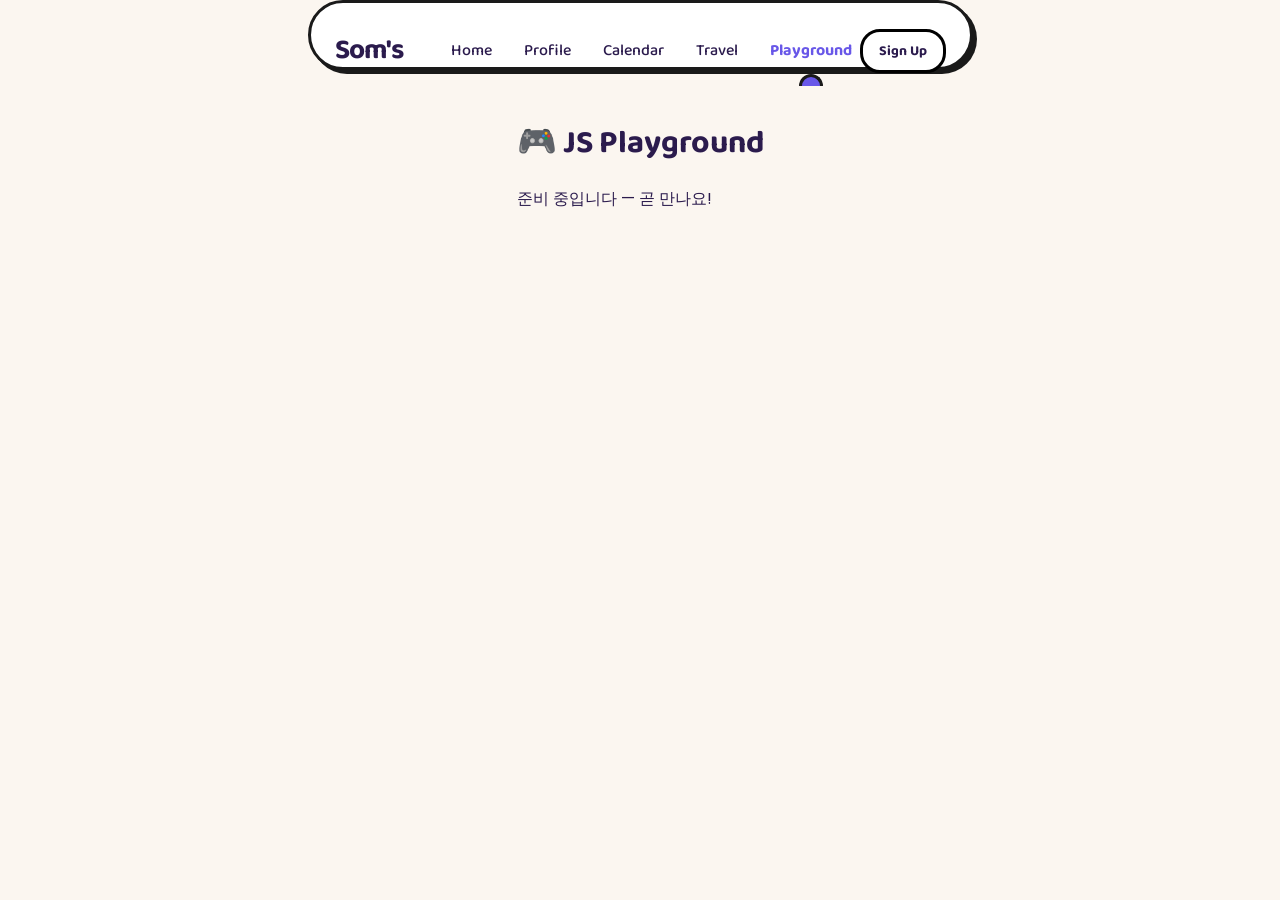
==== html/jsPlayground.html @ b92a950b "nab bar 모듈화" ====
<!DOCTYPE html>
<html lang="ko">
<head>
    <meta charset="UTF-8">
    <meta name="viewport" content="width=device-width, initial-scale=1.0">
    <title>JS Playground - Som's Universe</title>
    <link rel="stylesheet" href="../css/style.css">
</head>
<body>

    <header>
        <div id="nav-placeholder"></div>
    </header>

    <main>
        <h1>🎮 JS Playground</h1>
        <p>준비 중입니다 — 곧 만나요!</p>
    </main>

    <script src="../script/nav.js"></script>
</body>
</html>
---- css/style.css ----
/* ==========================================================================
   1. 최상단: 외부 리소스 및 다른 CSS 파일 임포트 (무조건 맨 위에 모아두어야 합니다!)
   ========================================================================== */
/* 폰트 불러오기 (Baloo 2 - 헤딩용 / Poppins - 본문용) */
@import url('https://fonts.googleapis.com/css2?family=Baloo+2:wght@500;700;800&family=Poppins:wght@400;500;600&display=swap');

/* 로컬 CSS 파일 불러오기 */
@import url('variables.css');
@import url('nav.css');
@import url('components.css');
@import url('layout.css');

/* ==========================================================================
   2. 전역 스타일 및 페이지별 개별 스타일 (임포트 아래에 작성)
   ========================================================================== */

/* ===== 기본 리셋 & 전역 스타일 ===== */
*, *::before, *::after {
  box-sizing: border-box;
}

body {
  margin: 0;
  min-height: 100vh;
  display: flex;
  flex-direction: column;
  font-family: var(--font-body);
  background: var(--color-bg-cream);
  color: var(--color-text);
  line-height: 1.6;
}

h1, h2, h3 {
  font-family: var(--font-heading);
  line-height: 1.3;
}

main {
  flex: 1 0 auto;
}

main, .container {
  max-width: 860px;
  margin: 0 auto;
  padding: var(--space-lg) var(--space-md);
}

hr {
  border: none;
  border-top: var(--border-width) solid var(--color-border);
  margin: var(--space-lg) 0;
}

a {
  color: var(--color-bg-purple);
  font-weight: 600;
}

/* ===== 헤더 & 네비게이션 (중복 방지를 위해 components.css와 연결 유지) ===== */
header {
  display: flex;
  justify-content: center;
}

header nav {
  display: flex;
  flex-wrap: wrap;
  align-items: center;
  gap: var(--space-sm);
  padding: var(--space-md);
  font-family: var(--font-heading);
}

header nav a {
  text-decoration: none;
  color: var(--color-text);
}

header nav a:hover {
  color: var(--color-bg-purple);
}

/* ===== 푸터 ===== */
footer {
  display: grid;
  grid-template-columns: minmax(200px, 1fr) 2fr;
  align-items: start;
  gap: var(--space-lg);
  max-width: 860px;
  margin: 0 auto;
  padding: var(--space-lg) var(--space-md);
  text-align: center;
  color: var(--color-text);
}

@media (max-width: 700px) {
  footer {
    grid-template-columns: 1fr;
  }
}

/* ===== 메인 페이지 (index.html) ===== */
.hero {
  text-align: center;
  padding: var(--space-xl) var(--space-md);
}

.hero h1 {
  font-size: clamp(48px, 8vw, 96px);
  color: var(--color-bg-purple);
  -webkit-text-stroke: 2px var(--color-border);
  margin-bottom: var(--space-md);
}

.hero p {
  max-width: 560px;
  margin: 0 auto var(--space-lg);
  font-size: 18px;
}

.hero-cta {
  background: var(--color-accent-pink);
  color: var(--color-border);
  text-decoration: none;
}

.btn-arrow {
  display: flex;
  align-items: center;
  justify-content: center;
  width: 28px;
  height: 28px;
  border-radius: var(--radius-pill);
  background: var(--color-white);
  border: var(--border-width) solid var(--color-border);
}

.portraits {
  padding: 0 var(--space-md) var(--space-xl);
}

.portrait-grid {
  display: grid;
  grid-template-columns: repeat(auto-fit, minmax(140px, 1fr));
  gap: var(--space-md);
  padding: 0;
  list-style: none;
}

.portrait-card {
  display: block;
  aspect-ratio: 1 / 1;
  background: var(--color-accent-blue);
}

@media (max-width: 700px) {
  .portrait-grid {
    grid-template-columns: repeat(2, 1fr);
  }
}

/* ===== 프로필 페이지 (myProfile.html) ===== */
#intro figure img {
  border: var(--border-width) solid var(--color-border);
  border-radius: var(--radius-pill);
  box-shadow: var(--shadow-hard);
}

#favorites ul, #goals ol {
  background: white;
  border: var(--border-width) solid var(--color-border);
  border-radius: var(--radius-card);
  box-shadow: var(--shadow-hard);
  padding: var(--space-md) var(--space-lg);
}

#keywords dl {
  display: grid;
  gap: var(--space-md);
}

#keywords dt {
  display: inline-block;
  font-family: var(--font-heading);
  background: var(--color-accent-yellow);
  border: var(--border-width) solid var(--color-border);
  border-radius: var(--radius-pill);
  padding: var(--space-sm) var(--space-md);
  margin-bottom: var(--space-sm);
}

#keywords dd {
  margin: 0 0 var(--space-md) 0;
  padding-left: var(--space-md);
  border-left: var(--border-width) solid var(--color-accent-blue);
}

/* ===== 여행 저널 페이지 (myTrip.html) ===== */
.audio-player, .video-container {
  background: white;
  border: var(--border-width) solid var(--color-border);
  border-radius: var(--radius-card);
  box-shadow: var(--shadow-hard);
  padding: var(--space-md);
  margin: var(--space-md) 0;
}

.video-container video {
  max-width: 100%;
  border-radius: var(--radius-card);
}

.trip-grid-container {
  display: grid;
  grid-template-columns: repeat(3, 1fr);
  gap: var(--space-md);
}

.trip-card {
  background: white;
  border: var(--border-width) solid var(--color-border);
  border-radius: var(--radius-card);
  box-shadow: var(--shadow-hard);
  padding: var(--space-md);
  margin: 0;
}

.trip-card img {
  width: 100%;
  height: 180px;
  object-fit: cover;
  border-radius: calc(var(--radius-card) - 6px);
}

@media (max-width: 700px) {
  .trip-grid-container {
    grid-template-columns: 1fr;
  }
}

/* ===== 회원가입 폼 (signUp.html / signUpResult.html) ===== */
fieldset {
  border: var(--border-width) solid var(--color-border);
  border-radius: var(--radius-card);
  box-shadow: var(--shadow-hard);
  background: white;
  padding: var(--space-md) var(--space-lg);
  margin: 0 0 var(--space-lg) 0;
}

legend {
  font-family: var(--font-heading);
  background: var(--color-accent-mint);
  border: var(--border-width) solid var(--color-border);
  border-radius: var(--radius-pill);
  padding: 4px var(--space-md);
}

input[type="text"], input[type="password"], input[type="date"], select, textarea {
  border: var(--border-width) solid var(--color-border);
  border-radius: 8px;
  padding: var(--space-sm);
  font-family: var(--font-body);
  width: 100%;
  max-width: 320px;
}

.btn-submit, .btn-reset {
  font-family: var(--font-heading);
  border: var(--border-width) solid var(--color-border);
  border-radius: var(--radius-pill);
  padding: var(--space-sm) var(--space-lg);
  box-shadow: var(--shadow-hard);
  cursor: pointer;
  transition: transform 0.1s;
}

.btn-submit {
  background: var(--color-accent-mint);
}

.btn-reset {
  background: white;
}

.btn-submit:active, .btn-reset:active {
  transform: translate(4px, 4px);
  box-shadow: 0 0 0 var(--color-border);
}

/* ===== 라이프 캘린더 페이지 (myCalendar.html) ===== */
.sr-only {
  position: absolute;
  width: 1px;
  height: 1px;
  padding: 0;
  margin: -1px;
  overflow: hidden;
  clip: rect(0, 0, 0, 0);
  white-space: nowrap;
  border: 0;
}

mark {
  background: var(--color-accent-yellow);
  padding: 0 4px;
  border-radius: 4px;
}

#calendar-controller {
  margin: var(--space-md) 0;
}

#calendar-controller .month-btn {
  background: white;
  margin: 0 4px 8px 0;
}

#schedule-table {
  width: 100%;
  border-collapse: collapse;
  background: white;
  border: var(--border-width) solid var(--color-border);
  border-radius: var(--radius-card);
  overflow: hidden;
  box-shadow: var(--shadow-hard);
}

#schedule-table th, #schedule-table td {
  padding: var(--space-sm) var(--space-md);
  border-bottom: 1px solid #ddd;
  text-align: left;
}

#schedule-table thead {
  background: var(--color-accent-blue);
  font-family: var(--font-heading);
}

#schedule-table tbody tr:last-child td {
  border-bottom: none;
}

#holiday-section section {
  background: white;
  border: var(--border-width) solid var(--color-border);
  border-radius: var(--radius-card);
  box-shadow: var(--shadow-hard);
  padding: var(--space-md) var(--space-lg);
  margin-bottom: var(--space-md);
}
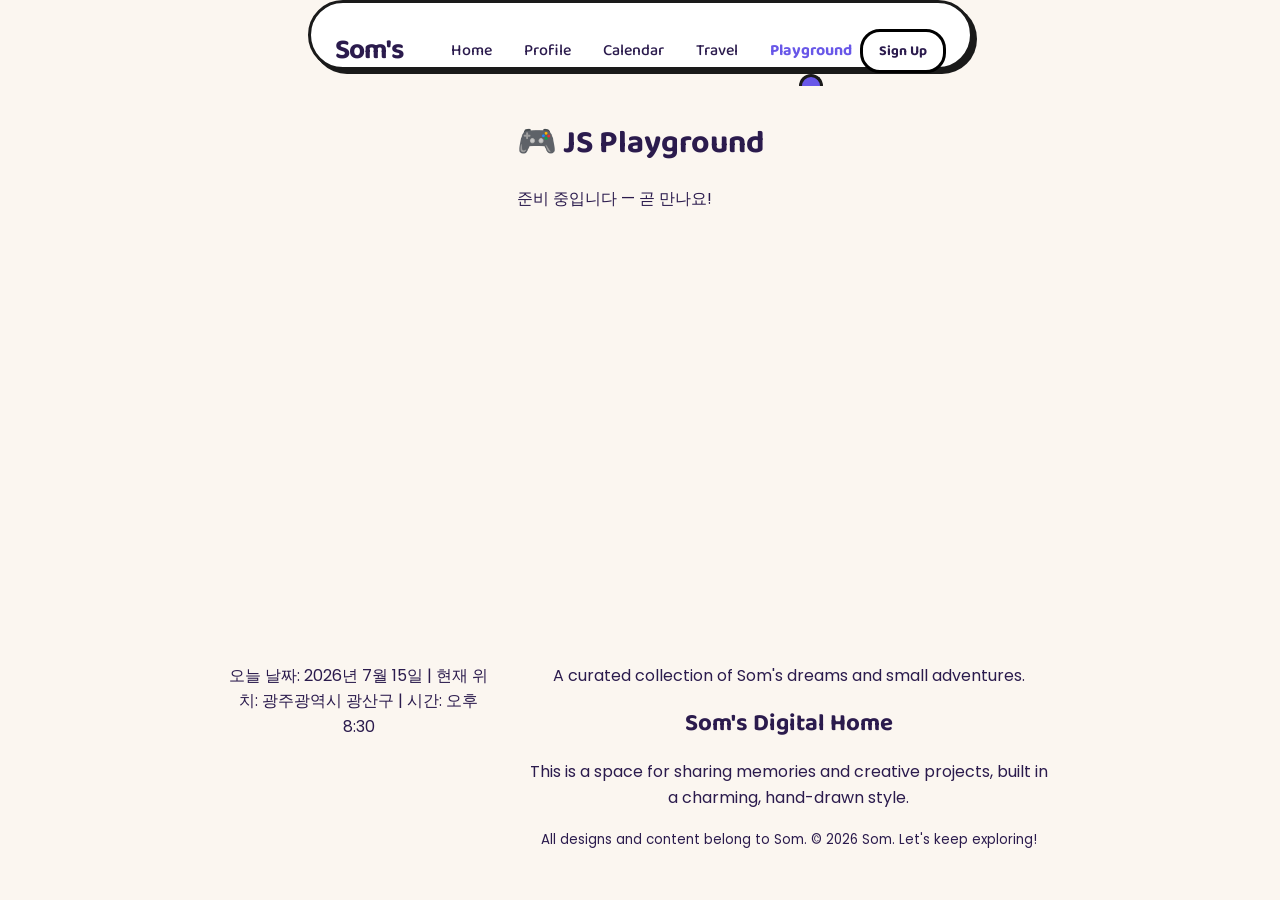
==== commit 39392901: "footer 모듈화" ====
--- a/html/jsPlayground.html
+++ b/html/jsPlayground.html
@@ -17,6 +17,9 @@
         <p>준비 중입니다 — 곧 만나요!</p>
     </main>
 
+    <div id="footer-placeholder"></div>
+
     <script src="../script/nav.js"></script>
+    <script src="../script/footer.js"></script>
 </body>
 </html>
--- a/css/style.css
+++ b/css/style.css
@@ -139,23 +139,101 @@
   padding: 0 var(--space-md) var(--space-xl);
 }
 
+.portrait-carousel {
+  display: flex;
+  align-items: center;
+  gap: var(--space-sm);
+}
+
 .portrait-grid {
-  display: grid;
-  grid-template-columns: repeat(auto-fit, minmax(140px, 1fr));
+  display: flex;
   gap: var(--space-md);
-  padding: 0;
+  padding: var(--space-sm) 0;
+  margin: 0;
   list-style: none;
+
+  position: relative;
+  overflow-x: auto;
+  scroll-snap-type: x mandatory;
+  scroll-behavior: smooth;
+  scrollbar-width: none;
+}
+
+.portrait-grid::-webkit-scrollbar {
+  display: none;
+}
+
+.portrait-grid > li {
+  flex: 0 0 clamp(140px, 22vw, 220px);
+  scroll-snap-align: start;
 }
 
 .portrait-card {
   display: block;
+  width: 100%;
   aspect-ratio: 1 / 1;
   background: var(--color-accent-blue);
 }
 
+.carousel-btn {
+  flex: 0 0 auto;
+  display: flex;
+  align-items: center;
+  justify-content: center;
+  width: 44px;
+  height: 44px;
+  border: var(--border-width) solid var(--color-border);
+  border-radius: var(--radius-pill);
+  background: var(--color-accent-yellow);
+  box-shadow: var(--shadow-hard);
+  font-family: var(--font-heading);
+  font-size: 1.2rem;
+  cursor: pointer;
+  transition: transform 0.1s;
+}
+
+/* .btn-pill:active 의 눌림 인터랙션 패턴 재사용 */
+.carousel-btn:active {
+  transform: translate(4px, 4px);
+  box-shadow: 0 0 0 var(--color-border);
+}
+
+.carousel-btn:disabled {
+  opacity: 0.4;
+  cursor: not-allowed;
+  box-shadow: none;
+  transform: none;
+}
+
+.carousel-dots {
+  display: flex;
+  justify-content: center;
+  gap: var(--space-sm);
+  margin-top: var(--space-sm);
+}
+
+.carousel-dot {
+  width: 12px;
+  height: 12px;
+  padding: 0;
+  border: var(--border-width) solid var(--color-border);
+  border-radius: 50%;
+  background: var(--color-white);
+  cursor: pointer;
+}
+
+.carousel-dot[aria-current="true"] {
+  background: var(--color-accent-pink);
+}
+
 @media (max-width: 700px) {
-  .portrait-grid {
-    grid-template-columns: repeat(2, 1fr);
+  .portrait-grid > li {
+    flex-basis: clamp(120px, 42vw, 180px);
+  }
+
+  .carousel-btn {
+    width: 36px;
+    height: 36px;
   }
 }
 
@@ -288,7 +366,7 @@
   box-shadow: 0 0 0 var(--color-border);
 }
 
-/* ===== 라이프 캘린더 페이지 (myCalendar.html) ===== */
+/* ===== 캘린더 공통 (myClass.html / myMonthlyClass.html / myHoliday.html) ===== */
 .sr-only {
   position: absolute;
   width: 1px;
@@ -307,45 +385,194 @@
   border-radius: 4px;
 }
 
-#calendar-controller {
+/* ===== 주별 시간표 (myClass.html) ===== */
+.week-nav {
+  display: flex;
+  align-items: center;
+  justify-content: center;
+  gap: var(--space-md);
   margin: var(--space-md) 0;
-}
-
-#calendar-controller .month-btn {
-  background: white;
-  margin: 0 4px 8px 0;
-}
-
-#schedule-table {
+  font-family: var(--font-heading);
+}
+
+.week-grid {
+  display: grid;
+  grid-template-columns: 56px repeat(6, 1fr);
+  grid-template-rows: auto repeat(20, 24px);
+  background: white;
+  border: var(--border-width) solid var(--color-border);
+  border-radius: var(--radius-card);
+  box-shadow: var(--shadow-hard);
+  overflow: hidden;
+  gap: 1px;
+  padding: 1px;
+}
+
+.week-grid__corner,
+.week-grid__day-header,
+.week-grid__hour {
+  background: var(--color-accent-blue);
+  font-family: var(--font-heading);
+  font-size: 0.8rem;
+  display: flex;
+  align-items: center;
+  justify-content: center;
+  text-align: center;
+  padding: var(--space-sm) 4px;
+}
+
+.week-grid__hour {
+  background: var(--color-bg-cream);
+  font-size: 0.75rem;
+}
+
+.week-grid__date {
+  display: block;
+  font-size: 0.7rem;
+  opacity: 0.8;
+}
+
+.time-block {
+  margin: 1px;
+  border: var(--border-width) solid var(--color-border);
+  border-radius: 8px;
+  background: var(--color-accent-mint);
+  padding: 4px 6px;
+  overflow: hidden;
+  font-size: 0.75rem;
+  line-height: 1.25;
+  display: flex;
+  flex-direction: column;
+  gap: 2px;
+}
+
+.time-block--holiday {
+  background: var(--color-accent-yellow);
+  font-weight: 700;
+  align-items: center;
+  justify-content: center;
+  text-align: center;
+}
+
+.time-block--unspecified {
+  background: repeating-linear-gradient(
+    45deg,
+    var(--color-accent-mint),
+    var(--color-accent-mint) 8px,
+    #fff 8px,
+    #fff 16px
+  );
+}
+
+.time-block__time {
+  font-weight: 700;
+}
+
+.time-block__teacher {
+  opacity: 0.75;
+}
+
+.time-block__hint {
+  font-size: 0.65rem;
+  color: #a33;
+}
+
+.week-grid__error {
+  display: flex;
+  align-items: center;
+  justify-content: center;
+  padding: var(--space-lg);
+  color: #a33;
+  font-weight: bold;
+  text-align: center;
+}
+
+/* ===== 월별 달력 (myMonthlyClass.html) ===== */
+.month-nav {
+  display: flex;
+  align-items: center;
+  justify-content: center;
+  gap: var(--space-md);
+  margin: var(--space-md) 0;
+  padding: 0;
+  list-style: none;
+  font-family: var(--font-heading);
+}
+
+#sched_tbl {
   width: 100%;
   border-collapse: collapse;
   background: white;
   border: var(--border-width) solid var(--color-border);
   border-radius: var(--radius-card);
+  box-shadow: var(--shadow-hard);
   overflow: hidden;
-  box-shadow: var(--shadow-hard);
-}
-
-#schedule-table th, #schedule-table td {
-  padding: var(--space-sm) var(--space-md);
-  border-bottom: 1px solid #ddd;
-  text-align: left;
-}
-
-#schedule-table thead {
+  table-layout: fixed;
+}
+
+#sched_tbl th, #sched_tbl td {
+  border: 1px solid #ddd;
+  padding: 4px;
+  text-align: center;
+  vertical-align: top;
+  height: 72px;
+}
+
+#sched_tbl thead {
   background: var(--color-accent-blue);
   font-family: var(--font-heading);
 }
 
-#schedule-table tbody tr:last-child td {
-  border-bottom: none;
-}
-
+#sched_tbl th.red, #sched_tbl td.cal-cell--sun {
+  color: #c0392b;
+}
+
+#sched_tbl th.blue, #sched_tbl td.cal-cell--sat {
+  color: #2b6cc4;
+}
+
+#sched_tbl td.pad {
+  background: var(--color-bg-cream);
+}
+
+.cal-day-cell {
+  width: 100%;
+  height: 100%;
+  border: none;
+  background: transparent;
+  cursor: pointer;
+  display: flex;
+  flex-direction: column;
+  align-items: center;
+  gap: 2px;
+  font-family: var(--font-body);
+  padding: 4px 2px;
+}
+
+.cal-day-cell:hover {
+  background: var(--color-accent-pink);
+  border-radius: 8px;
+}
+
+.cal-day-num {
+  font-weight: 700;
+}
+
+.cal-day-chip {
+  font-size: 0.65rem;
+  line-height: 1.2;
+  background: var(--color-accent-mint);
+  border-radius: 4px;
+  padding: 1px 4px;
+}
+
+.cal-day-chip--holiday {
+  background: var(--color-accent-yellow);
+  font-weight: 700;
+}
+
+/* ===== 휴일 일과 (myHoliday.html) ===== */
 #holiday-section section {
-  background: white;
-  border: var(--border-width) solid var(--color-border);
-  border-radius: var(--radius-card);
-  box-shadow: var(--shadow-hard);
   padding: var(--space-md) var(--space-lg);
   margin-bottom: var(--space-md);
 }
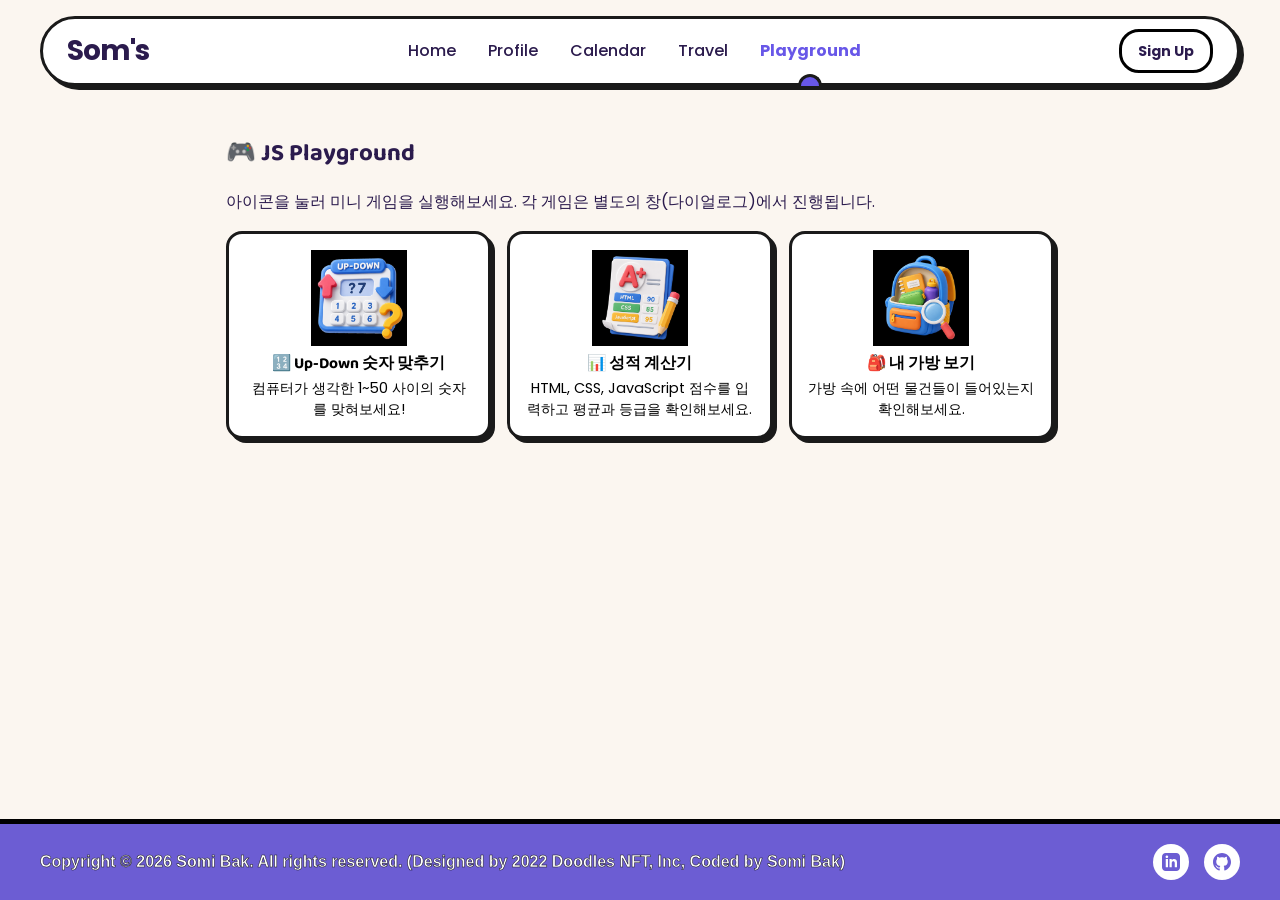
==== commit 2311c4d8: "jsplayground.html html 뼈대 추가" ====
--- a/html/jsPlayground.html
+++ b/html/jsPlayground.html
@@ -4,6 +4,7 @@
     <meta charset="UTF-8">
     <meta name="viewport" content="width=device-width, initial-scale=1.0">
     <title>JS Playground - Som's Universe</title>
+    <meta name="description" content="업다운 숫자 맞추기, 성적 계산기, 내 가방 보기 등 소미가 만든 미니 자바스크립트 게임을 직접 즐겨보세요.">
     <link rel="stylesheet" href="../css/style.css">
 </head>
 <body>
@@ -13,13 +14,100 @@
     </header>
 
     <main>
-        <h1>🎮 JS Playground</h1>
-        <p>준비 중입니다 — 곧 만나요!</p>
+
+        <section id="playground-intro" aria-labelledby="playground-title">
+            <h1 id="playground-title">🎮 JS Playground</h1>
+            <p>아이콘을 눌러 미니 게임을 실행해보세요. 각 게임은 별도의 창(다이얼로그)에서 진행됩니다.</p>
+        </section>
+
+        <section id="playground-grid-section" aria-label="미니 게임 목록">
+            <div class="playground-grid">
+
+                <button type="button" class="playground-card brutal-box" id="updown-trigger" aria-haspopup="dialog" aria-controls="updown-dialog">
+                    <img src="../media/numberGame_icon.png" alt="업다운 숫자 맞추기 게임 아이콘">
+                    <h3>🔢 Up-Down 숫자 맞추기</h3>
+                    <p>컴퓨터가 생각한 1~50 사이의 숫자를 맞혀보세요!</p>
+                </button>
+
+                <button type="button" class="playground-card brutal-box" id="grade-trigger" aria-haspopup="dialog" aria-controls="grade-dialog">
+                    <img src="../media/grade_icon.png" alt="성적 계산기 아이콘">
+                    <h3>📊 성적 계산기</h3>
+                    <p>HTML, CSS, JavaScript 점수를 입력하고 평균과 등급을 확인해보세요.</p>
+                </button>
+
+                <button type="button" class="playground-card brutal-box" id="bag-trigger" aria-haspopup="dialog" aria-controls="bag-dialog">
+                    <img src="../media/bag_icon.png" alt="내 가방 보기 아이콘">
+                    <h3>🎒 내 가방 보기</h3>
+                    <p>가방 속에 어떤 물건들이 들어있는지 확인해보세요.</p>
+                </button>
+
+            </div>
+        </section>
+
+        <!-- 업다운 숫자 맞추기 다이얼로그 -->
+        <dialog id="updown-dialog" aria-labelledby="updown-dialog-title">
+            <button type="button" class="dialog-close" aria-label="닫기">&times;</button>
+            <h2 id="updown-dialog-title">🔢 Up-Down 숫자 맞추기</h2>
+            <p>컴퓨터가 1~50 사이의 숫자 하나를 생각했습니다. 몇 번 만에 맞히는지 볼까요?</p>
+
+            <div class="playground-form-row">
+                <label for="updown-input">내 추측 (1~50)</label>
+                <input type="number" id="updown-input" min="1" max="50" inputmode="numeric">
+            </div>
+
+            <div class="dialog-actions">
+                <button type="button" class="btn-pill" id="updown-guess-btn">추측하기</button>
+                <button type="button" class="btn-pill playground-btn-secondary" id="updown-reset-btn">다시 시작</button>
+            </div>
+
+            <p id="updown-feedback" role="status" aria-live="polite"></p>
+        </dialog>
+
+        <!-- 성적 계산기 다이얼로그 -->
+        <dialog id="grade-dialog" aria-labelledby="grade-dialog-title">
+            <button type="button" class="dialog-close" aria-label="닫기">&times;</button>
+            <h2 id="grade-dialog-title">📊 성적 계산기</h2>
+            <p>3과목 점수를 입력하면 총점, 평균, 합격 여부, 등급을 알려드려요.</p>
+
+            <div class="playground-form-row">
+                <label for="grade-input-html">HTML 점수</label>
+                <input type="number" id="grade-input-html" min="0" max="100" inputmode="numeric">
+            </div>
+
+            <div class="playground-form-row">
+                <label for="grade-input-css">CSS 점수</label>
+                <input type="number" id="grade-input-css" min="0" max="100" inputmode="numeric">
+            </div>
+
+            <div class="playground-form-row">
+                <label for="grade-input-js">JavaScript 점수</label>
+                <input type="number" id="grade-input-js" min="0" max="100" inputmode="numeric">
+            </div>
+
+            <div class="dialog-actions">
+                <button type="button" class="btn-pill" id="grade-calc-btn">계산하기</button>
+            </div>
+
+            <p id="grade-result" role="status" aria-live="polite"></p>
+        </dialog>
+
+        <!-- 내 가방 보기 다이얼로그 -->
+        <dialog id="bag-dialog" aria-labelledby="bag-dialog-title">
+            <button type="button" class="dialog-close" aria-label="닫기">&times;</button>
+            <h2 id="bag-dialog-title">🎒 내 가방 보기</h2>
+            <p>지금 가방 속에 들어있는 물건들이에요.</p>
+
+            <dl id="bag-list"></dl>
+        </dialog>
+
     </main>
 
     <div id="footer-placeholder"></div>
 
     <script src="../script/nav.js"></script>
     <script src="../script/footer.js"></script>
+    <script src="../script/upDown.js"></script>
+    <script src="../script/grade.js"></script>
+    <script src="../script/bag.js"></script>
 </body>
 </html>
--- a/css/style.css
+++ b/css/style.css
@@ -2,7 +2,7 @@
    1. 최상단: 외부 리소스 및 다른 CSS 파일 임포트 (무조건 맨 위에 모아두어야 합니다!)
    ========================================================================== */
 /* 폰트 불러오기 (Baloo 2 - 헤딩용 / Poppins - 본문용) */
-@import url('https://fonts.googleapis.com/css2?family=Baloo+2:wght@500;700;800&family=Poppins:wght@400;500;600&display=swap');
+@import url('https://fonts.googleapis.com/css2?family=Baloo+2:wght@500;700;800&family=Poppins:wght@400;500;600;700&display=swap');
 
 /* 로컬 CSS 파일 불러오기 */
 @import url('variables.css');
@@ -56,48 +56,11 @@
   font-weight: 600;
 }
 
-/* ===== 헤더 & 네비게이션 (중복 방지를 위해 components.css와 연결 유지) ===== */
+/* ===== 헤더 & 네비게이션 (실제 스타일은 nav.css의 .navbar/.nav-placeholder가 담당) ===== */
 header {
-  display: flex;
-  justify-content: center;
-}
-
-header nav {
-  display: flex;
-  flex-wrap: wrap;
-  align-items: center;
-  gap: var(--space-sm);
-  padding: var(--space-md);
-  font-family: var(--font-heading);
-}
-
-header nav a {
-  text-decoration: none;
-  color: var(--color-text);
-}
-
-header nav a:hover {
-  color: var(--color-bg-purple);
-}
-
-/* ===== 푸터 ===== */
-footer {
-  display: grid;
-  grid-template-columns: minmax(200px, 1fr) 2fr;
-  align-items: start;
-  gap: var(--space-lg);
-  max-width: 860px;
-  margin: 0 auto;
-  padding: var(--space-lg) var(--space-md);
-  text-align: center;
-  color: var(--color-text);
-}
-
-@media (max-width: 700px) {
-  footer {
-    grid-template-columns: 1fr;
-  }
-}
+  padding: var(--space-md) var(--space-lg) 0;
+}
+
 
 /* ===== 메인 페이지 (index.html) ===== */
 .hero {
@@ -109,6 +72,7 @@
   font-size: clamp(48px, 8vw, 96px);
   color: var(--color-bg-purple);
   -webkit-text-stroke: 2px var(--color-border);
+  margin-top: 0;
   margin-bottom: var(--space-md);
 }
 
@@ -234,6 +198,49 @@
   .carousel-btn {
     width: 36px;
     height: 36px;
+  }
+}
+
+/* ===== 상태 표시바 마퀴 티커 (index.html) ===== */
+.status-bar {
+  overflow: hidden;
+  background: var(--color-accent-yellow);
+  border-top: var(--border-width) solid var(--color-border);
+  border-bottom: var(--border-width) solid var(--color-border);
+  padding: var(--space-sm) 0;
+}
+
+.marquee-track {
+  display: inline-flex;
+  width: max-content;
+  animation: marquee-scroll 18s linear infinite;
+}
+
+.marquee-track p {
+  margin: 0;
+  padding: 0 var(--space-md);
+  color: var(--color-text);
+  font-family: var(--font-body);
+  font-weight: 700;
+  white-space: nowrap;
+}
+
+.marquee-separator {
+  margin: 0 var(--space-md);
+}
+
+@keyframes marquee-scroll {
+  from { transform: translateX(0); }
+  to   { transform: translateX(-50%); }
+}
+
+.status-bar:hover .marquee-track {
+  animation-play-state: paused;
+}
+
+@media (prefers-reduced-motion: reduce) {
+  .marquee-track {
+    animation: none;
   }
 }
 
@@ -575,4 +582,167 @@
 #holiday-section section {
   padding: var(--space-md) var(--space-lg);
   margin-bottom: var(--space-md);
+}
+
+/* ===== JS 플레이그라운드 (jsPlayground.html) ===== */
+.playground-grid {
+  display: grid;
+  grid-template-columns: repeat(3, 1fr);
+  gap: var(--space-md);
+}
+
+.playground-card {
+  cursor: pointer;
+  text-align: center;
+  font-family: var(--font-body);
+  padding: var(--space-md);
+  transition: transform 0.1s;
+}
+
+/* .btn-pill:active 의 눌림 인터랙션 패턴 재사용 */
+.playground-card:active {
+  transform: translate(4px, 4px);
+  box-shadow: 0 0 0 var(--color-border);
+}
+
+.playground-card img {
+  display: block;
+  width: 96px;
+  height: 96px;
+  object-fit: contain;
+  margin: 0 auto var(--space-sm);
+}
+
+.playground-card h3 {
+  margin: 0 0 4px;
+}
+
+.playground-card p {
+  margin: 0;
+  font-size: 0.9rem;
+}
+
+@media (max-width: 700px) {
+  .playground-grid {
+    grid-template-columns: 1fr;
+  }
+}
+
+/* 게임/계산기용 다이얼로그 공통 스타일 */
+dialog {
+  position: relative;
+  border: var(--border-width) solid var(--color-border);
+  border-radius: var(--radius-card);
+  box-shadow: var(--shadow-hard-lg);
+  padding: var(--space-lg);
+  width: min(90vw, 420px);
+  font-family: var(--font-body);
+  background: white;
+}
+
+dialog::backdrop {
+  background: rgba(0, 0, 0, 0.5);
+}
+
+dialog h2 {
+  margin-top: 0;
+  padding-right: var(--space-lg);
+}
+
+.dialog-close {
+  position: absolute;
+  top: var(--space-sm);
+  right: var(--space-sm);
+  width: 32px;
+  height: 32px;
+  display: flex;
+  align-items: center;
+  justify-content: center;
+  border: var(--border-width) solid var(--color-border);
+  border-radius: var(--radius-pill);
+  background: white;
+  box-shadow: var(--shadow-hard);
+  font-size: 1.1rem;
+  line-height: 1;
+  cursor: pointer;
+  transition: transform 0.1s;
+}
+
+.dialog-close:active {
+  transform: translate(2px, 2px);
+  box-shadow: 0 0 0 var(--color-border);
+}
+
+.playground-form-row {
+  display: flex;
+  flex-direction: column;
+  gap: 4px;
+  margin-bottom: var(--space-sm);
+}
+
+.playground-form-row label {
+  font-family: var(--font-heading);
+  font-size: 0.9rem;
+}
+
+dialog input[type="number"] {
+  border: var(--border-width) solid var(--color-border);
+  border-radius: 8px;
+  padding: var(--space-sm);
+  font-family: var(--font-body);
+  width: 100%;
+}
+
+.dialog-actions {
+  display: flex;
+  flex-wrap: wrap;
+  gap: var(--space-sm);
+  margin: var(--space-md) 0;
+}
+
+.playground-btn-secondary {
+  background: white;
+}
+
+#updown-feedback,
+#grade-result {
+  min-height: 1.4em;
+  font-weight: 700;
+}
+
+#updown-feedback.is-hint {
+  color: #a33;
+}
+
+#updown-feedback.is-success,
+#grade-result.is-pass {
+  background: var(--color-accent-mint);
+  color: var(--color-text);
+  padding: var(--space-sm);
+  border-radius: 8px;
+}
+
+#grade-result.is-fail {
+  background: var(--color-accent-pink);
+  color: var(--color-text);
+  padding: var(--space-sm);
+  border-radius: 8px;
+}
+
+#bag-list {
+  margin: 0;
+}
+
+#bag-list dt {
+  display: inline-block;
+  font-family: var(--font-heading);
+  background: var(--color-accent-yellow);
+  border: var(--border-width) solid var(--color-border);
+  border-radius: var(--radius-pill);
+  padding: 4px var(--space-md);
+  margin-bottom: 4px;
+}
+
+#bag-list dd {
+  margin: 0 0 var(--space-sm) var(--space-md);
 }
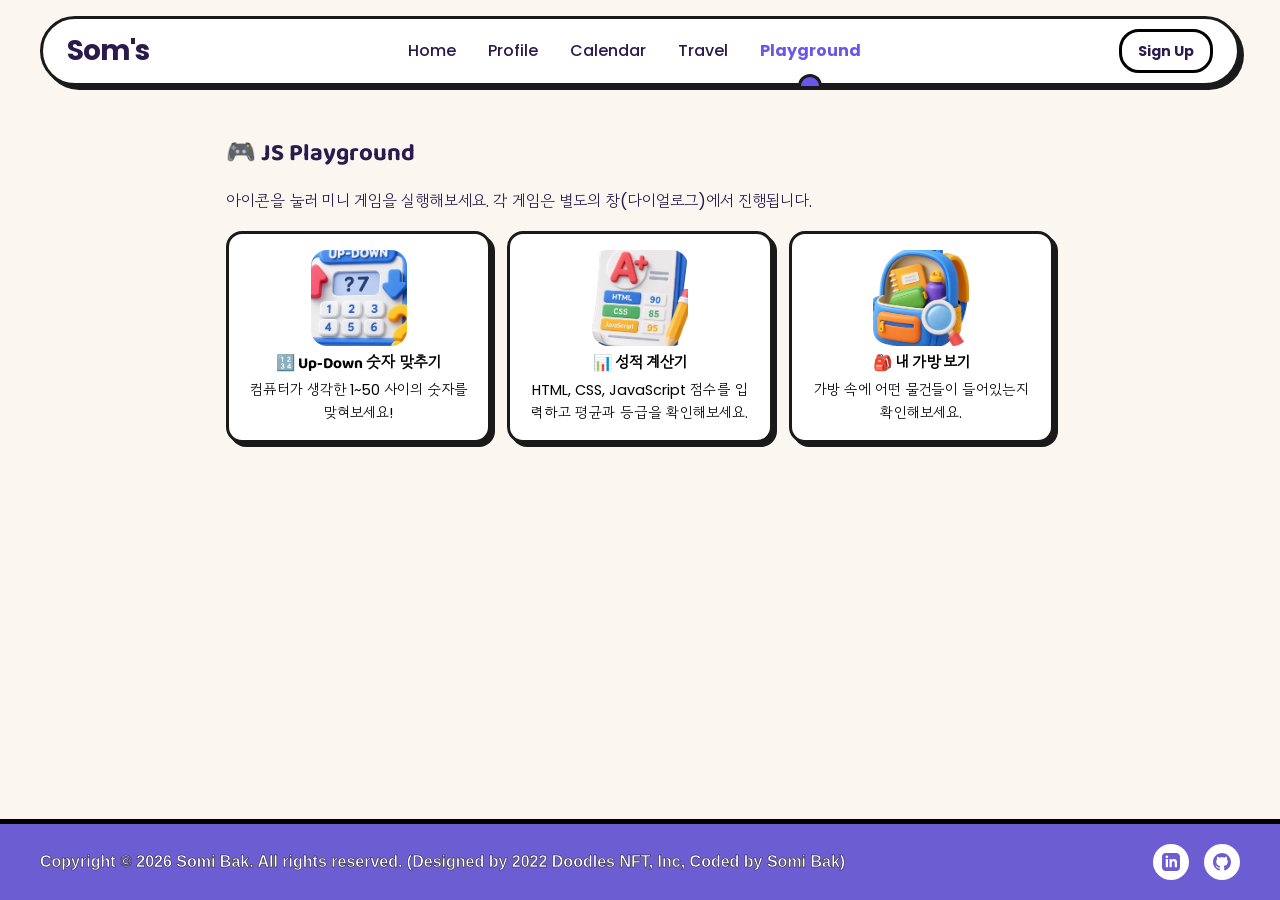
==== commit 639264d6: "design: 아이콘 여백 제거" ====
--- a/html/jsPlayground.html
+++ b/html/jsPlayground.html
@@ -24,19 +24,25 @@
             <div class="playground-grid">
 
                 <button type="button" class="playground-card brutal-box" id="updown-trigger" aria-haspopup="dialog" aria-controls="updown-dialog">
-                    <img src="../media/numberGame_icon.png" alt="업다운 숫자 맞추기 게임 아이콘">
+                    <div class="playground-icon">
+                        <img src="../media/numberGame_icon.png" alt="업다운 숫자 맞추기 게임 아이콘">
+                    </div>
                     <h3>🔢 Up-Down 숫자 맞추기</h3>
                     <p>컴퓨터가 생각한 1~50 사이의 숫자를 맞혀보세요!</p>
                 </button>
 
                 <button type="button" class="playground-card brutal-box" id="grade-trigger" aria-haspopup="dialog" aria-controls="grade-dialog">
-                    <img src="../media/grade_icon.png" alt="성적 계산기 아이콘">
+                    <div class="playground-icon">
+                        <img src="../media/grade_icon.png" alt="성적 계산기 아이콘">
+                    </div>
                     <h3>📊 성적 계산기</h3>
                     <p>HTML, CSS, JavaScript 점수를 입력하고 평균과 등급을 확인해보세요.</p>
                 </button>
 
                 <button type="button" class="playground-card brutal-box" id="bag-trigger" aria-haspopup="dialog" aria-controls="bag-dialog">
-                    <img src="../media/bag_icon.png" alt="내 가방 보기 아이콘">
+                    <div class="playground-icon">
+                        <img src="../media/bag_icon.png" alt="내 가방 보기 아이콘">
+                    </div>
                     <h3>🎒 내 가방 보기</h3>
                     <p>가방 속에 어떤 물건들이 들어있는지 확인해보세요.</p>
                 </button>
--- a/css/style.css
+++ b/css/style.css
@@ -3,6 +3,8 @@
    ========================================================================== */
 /* 폰트 불러오기 (Baloo 2 - 헤딩용 / Poppins - 본문용) */
 @import url('https://fonts.googleapis.com/css2?family=Baloo+2:wght@500;700;800&family=Poppins:wght@400;500;600;700&display=swap');
+@import url('https://fonts.googleapis.com/css2?family=Gowun+Dodum&display=swap');
+@import url('https://fonts.googleapis.com/css2?family=Noto+Sans+KR:wght@400;700&display=swap');
 
 /* 로컬 CSS 파일 불러오기 */
 @import url('variables.css');
@@ -37,6 +39,7 @@
 
 main {
   flex: 1 0 auto;
+  width: 100%;
 }
 
 main, .container {
@@ -63,6 +66,10 @@
 
 
 /* ===== 메인 페이지 (index.html) ===== */
+main.home-main {
+  max-width: 100%;
+}
+
 .hero {
   text-align: center;
   padding: var(--space-xl) var(--space-md);
@@ -103,33 +110,28 @@
   padding: 0 var(--space-md) var(--space-xl);
 }
 
-.portrait-carousel {
-  display: flex;
-  align-items: center;
-  gap: var(--space-sm);
-}
-
 .portrait-grid {
   display: flex;
+  flex-wrap: wrap;
+  align-items: flex-start;
+  justify-content: center;
   gap: var(--space-md);
-  padding: var(--space-sm) 0;
+  padding: var(--space-sm) 0 var(--space-lg);
   margin: 0;
   list-style: none;
-
-  position: relative;
-  overflow-x: auto;
-  scroll-snap-type: x mandatory;
-  scroll-behavior: smooth;
-  scrollbar-width: none;
-}
-
-.portrait-grid::-webkit-scrollbar {
-  display: none;
 }
 
 .portrait-grid > li {
   flex: 0 0 clamp(140px, 22vw, 220px);
-  scroll-snap-align: start;
+}
+
+/* 지그재그 배치: 짝수 번째 카드를 아래로 내려서 위아래로 어긋나게 배치 */
+.portrait-grid > li:nth-child(even) {
+  margin-top: clamp(20px, 5vw, 40px);
+}
+
+.portrait-grid > li:nth-child(odd) {
+  margin-top: clamp(0px, 2vw, 8px);
 }
 
 .portrait-card {
@@ -137,6 +139,29 @@
   width: 100%;
   aspect-ratio: 1 / 1;
   background: var(--color-accent-blue);
+  overflow: hidden;
+  box-shadow: 8px 8px 0 var(--color-border);
+  transition: transform 0.15s ease, box-shadow 0.15s ease;
+}
+
+.portrait-card:hover,
+.portrait-card:focus-visible {
+  transform: translate(-4px, -4px);
+  box-shadow: 12px 12px 0 var(--color-border);
+}
+
+.portrait-card:active {
+  transform: translate(2px, 2px);
+  box-shadow: 4px 4px 0 var(--color-border);
+}
+
+.portrait-card img {
+  display: block;
+  width: 100%;
+  height: 100%;
+  object-fit: cover;
+  /* 아이콘 PNG 자체에 남은 여백을 잘라내고 카드에 꽉 차 보이게 확대 */
+  transform: scale(1.06);
 }
 
 .carousel-btn {
@@ -167,27 +192,6 @@
   cursor: not-allowed;
   box-shadow: none;
   transform: none;
-}
-
-.carousel-dots {
-  display: flex;
-  justify-content: center;
-  gap: var(--space-sm);
-  margin-top: var(--space-sm);
-}
-
-.carousel-dot {
-  width: 12px;
-  height: 12px;
-  padding: 0;
-  border: var(--border-width) solid var(--color-border);
-  border-radius: 50%;
-  background: var(--color-white);
-  cursor: pointer;
-}
-
-.carousel-dot[aria-current="true"] {
-  background: var(--color-accent-pink);
 }
 
 @media (max-width: 700px) {
@@ -213,14 +217,18 @@
 .marquee-track {
   display: inline-flex;
   width: max-content;
-  animation: marquee-scroll 18s linear infinite;
+  animation: marquee-scroll 25s linear infinite;
 }
 
 .marquee-track p {
   margin: 0;
   padding: 0 var(--space-md);
   color: var(--color-text);
-  font-family: var(--font-body);
+  /* 한국어 폰트 명시를 맨 앞으로 올림 - Noto Sans KR은 700 weight를 실제로 지원해 티커에서만 별도 지정 */
+  font-family: "Noto Sans KR", "Malgun Gothic", "Apple SD Gothic Neo", sans-serif;
+  font-size: 13px;
+  letter-spacing: 0.02em;
+  line-height: 1.5;
   font-weight: 700;
   white-space: nowrap;
 }
@@ -231,7 +239,7 @@
 
 @keyframes marquee-scroll {
   from { transform: translateX(0); }
-  to   { transform: translateX(-50%); }
+  to   { transform: translateX(-33.3333%); }
 }
 
 .status-bar:hover .marquee-track {
@@ -605,12 +613,21 @@
   box-shadow: 0 0 0 var(--color-border);
 }
 
+.playground-card .playground-icon {
+  width: 96px;
+  height: 96px;
+  margin: 0 auto var(--space-sm);
+  overflow: hidden;
+  border-radius: var(--radius-card);
+}
+
 .playground-card img {
   display: block;
-  width: 96px;
-  height: 96px;
-  object-fit: contain;
-  margin: 0 auto var(--space-sm);
+  width: 100%;
+  height: 100%;
+  object-fit: cover;
+  /* 아이콘 PNG 원본의 넓은 투명 여백을 잘라내고 꽉 차 보이게 확대 */
+  transform: scale(1.4);
 }
 
 .playground-card h3 {
@@ -745,4 +762,52 @@
 
 #bag-list dd {
   margin: 0 0 var(--space-sm) var(--space-md);
+}
+
+/* ===== 실시간 날씨 (index.html) ===== */
+
+/* .portrait-card는 원래 <a>를 위한 클래스라 <button>에 얹으면 브라우저 기본 여백/폰트가 남는다 */
+button.portrait-card {
+  padding: 0;
+  font: inherit;
+  cursor: pointer;
+}
+
+/* city_weather.png는 다른 아이콘보다 투명 여백이 넓어 더 크게 확대 */
+#weather-trigger img {
+  transform: scale(1.14);
+}
+
+#weather-dialog select {
+  border: var(--border-width) solid var(--color-border);
+  border-radius: 8px;
+  padding: var(--space-sm);
+  font-family: var(--font-body);
+  width: 100%;
+  background: white;
+}
+
+#weather-box {
+  margin-top: var(--space-md);
+}
+
+#weather-box h3 {
+  margin-top: 0;
+}
+
+/* 상태 표시바가 새 날씨 정보로 갱신됐음을 알리는 짧은 배경 펄스 효과 */
+@keyframes status-bar-flash {
+  0% { background: var(--color-accent-yellow); }
+  50% { background: var(--color-accent-mint); }
+  100% { background: var(--color-accent-yellow); }
+}
+
+.status-bar--updated {
+  animation: status-bar-flash 0.9s ease-out;
+}
+
+@media (prefers-reduced-motion: reduce) {
+  .status-bar--updated {
+    animation: none;
+  }
 }
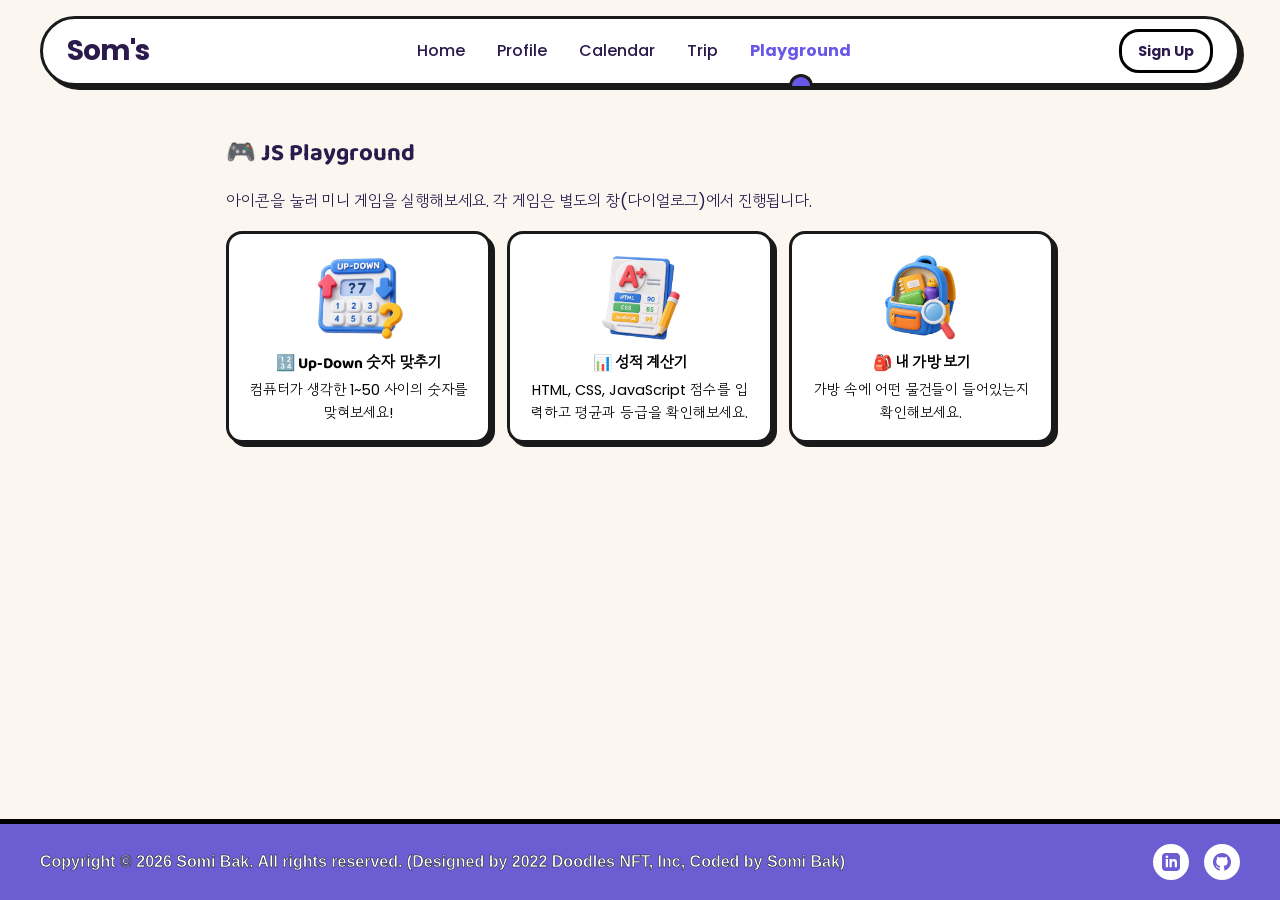
==== commit 7ce6b172: "불필요한 주석 제거" ====
--- a/html/jsPlayground.html
+++ b/html/jsPlayground.html
@@ -50,7 +50,6 @@
             </div>
         </section>
 
-        <!-- 업다운 숫자 맞추기 다이얼로그 -->
         <dialog id="updown-dialog" aria-labelledby="updown-dialog-title">
             <button type="button" class="dialog-close" aria-label="닫기">&times;</button>
             <h2 id="updown-dialog-title">🔢 Up-Down 숫자 맞추기</h2>
@@ -69,7 +68,6 @@
             <p id="updown-feedback" role="status" aria-live="polite"></p>
         </dialog>
 
-        <!-- 성적 계산기 다이얼로그 -->
         <dialog id="grade-dialog" aria-labelledby="grade-dialog-title">
             <button type="button" class="dialog-close" aria-label="닫기">&times;</button>
             <h2 id="grade-dialog-title">📊 성적 계산기</h2>
@@ -97,7 +95,6 @@
             <p id="grade-result" role="status" aria-live="polite"></p>
         </dialog>
 
-        <!-- 내 가방 보기 다이얼로그 -->
         <dialog id="bag-dialog" aria-labelledby="bag-dialog-title">
             <button type="button" class="dialog-close" aria-label="닫기">&times;</button>
             <h2 id="bag-dialog-title">🎒 내 가방 보기</h2>
--- a/css/style.css
+++ b/css/style.css
@@ -76,11 +76,49 @@
 }
 
 .hero h1 {
+  display: inline-block;
+  overflow: hidden;
+  max-width: 100%;
+  white-space: nowrap;
+  vertical-align: top;
+  border-right: 4px solid var(--color-border);
   font-size: clamp(48px, 8vw, 96px);
   color: var(--color-bg-purple);
   -webkit-text-stroke: 2px var(--color-border);
   margin-top: 0;
   margin-bottom: var(--space-md);
+  animation:
+    hero-typing 1.6s steps(15, end) forwards,
+    hero-caret-blink 0.75s step-end 5 forwards;
+}
+
+@keyframes hero-typing {
+  from {
+    width: 0;
+  }
+  to {
+    width: 15ch;
+  }
+}
+
+/* 타이핑이 끝난 뒤 커서가 3번만 깜빡이고 사라지도록 마지막 구간에서 투명 상태로 고정 */
+@keyframes hero-caret-blink {
+  0%,
+  49% {
+    border-color: var(--color-border);
+  }
+  50%,
+  100% {
+    border-color: transparent;
+  }
+}
+
+@media (prefers-reduced-motion: reduce) {
+  .hero h1 {
+    animation: none;
+    width: auto;
+    border-right: none;
+  }
 }
 
 .hero p {
@@ -93,6 +131,22 @@
   background: var(--color-accent-pink);
   color: var(--color-border);
   text-decoration: none;
+  box-shadow: var(--shadow-hard);
+  transition: transform 0.15s ease, box-shadow 0.15s ease;
+}
+
+/* .portrait-card와 동일한 뉴브루탈리즘 "들림" 패턴을 버튼 크기에 맞게 축소해 재사용 */
+.hero-cta:hover,
+.hero-cta:focus-visible {
+  transform: translate(-2px, -2px);
+  box-shadow: 6px 6px 0 var(--color-border);
+}
+
+/* hover 상태에서 클릭했을 때 .btn-pill:active(layout.css/components.css)가
+   .hero-cta:hover보다 소스 순서상 앞서 있어 밀리므로, 눌림이 항상 이기도록 명시적으로 재선언 */
+.hero-cta:active {
+  transform: translate(4px, 4px);
+  box-shadow: 0 0 0 var(--color-border);
 }
 
 .btn-arrow {
@@ -104,6 +158,20 @@
   border-radius: var(--radius-pill);
   background: var(--color-white);
   border: var(--border-width) solid var(--color-border);
+  transition: transform 0.15s ease;
+}
+
+/* hover 시 화살표가 오른쪽으로 슬쩍 이동해 "누르면 아래로 나아간다"는 방향성을 암시 */
+.hero-cta:hover .btn-arrow,
+.hero-cta:focus-visible .btn-arrow {
+  transform: translateX(4px);
+}
+
+@media (prefers-reduced-motion: reduce) {
+  .hero-cta,
+  .btn-arrow {
+    transition: none;
+  }
 }
 
 .portraits {
@@ -111,9 +179,9 @@
 }
 
 .portrait-grid {
-  display: flex;
-  flex-wrap: wrap;
-  align-items: flex-start;
+  display: grid;
+  grid-template-columns: repeat(6, minmax(0, 1fr));
+  align-items: start;
   justify-content: center;
   gap: var(--space-md);
   padding: var(--space-sm) 0 var(--space-lg);
@@ -122,10 +190,80 @@
 }
 
 .portrait-grid > li {
-  flex: 0 0 clamp(140px, 22vw, 220px);
-}
-
-/* 지그재그 배치: 짝수 번째 카드를 아래로 내려서 위아래로 어긋나게 배치 */
+  position: relative;
+}
+
+/* hover/focus 시 카드 아래에 뜨는 안내 말풍선. 카드(.portrait-card)는 overflow:hidden이라
+   말풍선을 부모 <li>에 붙여 잘리지 않게 한다 */
+.portrait-grid > li[data-tooltip]::after,
+.portrait-grid > li[data-tooltip]::before {
+  opacity: 0;
+  pointer-events: none;
+  transition: opacity 0.15s ease, transform 0.15s ease;
+}
+
+.portrait-grid > li[data-tooltip]::after {
+  content: attr(data-tooltip);
+  position: absolute;
+  top: 100%;
+  left: 50%;
+  z-index: 20;
+  transform: translate(-50%, 18px);
+  background: var(--color-bg-cream);
+  border: var(--border-width) solid var(--color-border);
+  border-radius: var(--radius-pill);
+  box-shadow: var(--shadow-hard);
+  padding: var(--space-sm) var(--space-lg);
+  font-family: var(--font-body);
+  font-size: 1rem;
+  font-weight: 600;
+  color: var(--color-text);
+  white-space: nowrap;
+}
+
+/* 삼각형 tail: border-top은 만들지 않고 좌/우/하만 사용해 순수 9px 높이 삼각형을 만든 뒤,
+   말풍선(::after, z-index 20)보다 낮은 z-index로 두고 끝부분만 3px 겹쳐 그 아래로 밀어 넣는다.
+   이렇게 하면 삼각형의 밑변(사각형 부분)은 말풍선 배경에 가려지고 뾰족한 끝만 보여서
+   모서리가 둥근 사각형과 겹쳐 보이는 문제 없이 자연스럽게 이어진다 */
+.portrait-grid > li[data-tooltip]::before {
+  content: "";
+  position: absolute;
+  top: 100%;
+  left: 50%;
+  z-index: 19;
+  transform: translate(-50%, 12px);
+  border-left: 9px solid transparent;
+  border-right: 9px solid transparent;
+  border-bottom: 9px solid var(--color-border);
+}
+
+.portrait-grid > li[data-tooltip]:hover::after,
+.portrait-grid > li[data-tooltip]:hover::before,
+.portrait-grid > li[data-tooltip]:focus-within::after,
+.portrait-grid > li[data-tooltip]:focus-within::before {
+  opacity: 1;
+}
+
+.portrait-grid > li[data-tooltip]:hover::after,
+.portrait-grid > li[data-tooltip]:focus-within::after {
+  transform: translate(-50%, 24px);
+}
+
+.portrait-grid > li[data-tooltip]:hover::before,
+.portrait-grid > li[data-tooltip]:focus-within::before {
+  transform: translate(-50%, 18px);
+}
+
+@media (prefers-reduced-motion: reduce) {
+  .portrait-grid > li[data-tooltip]::after,
+  .portrait-grid > li[data-tooltip]::before {
+    transition: none;
+  }
+}
+
+/* 지그재그 배치: 한 줄에 6개가 모두 들어갈 때만 짝수 번째 카드를 아래로 내려
+   위아래로 어긋나게 배치한다. 3개/2개/1개씩 줄바꿈되는 좁은 화면에서는
+   아래 미디어쿼리에서 다시 0으로 되돌려 정렬을 맞춘다 */
 .portrait-grid > li:nth-child(even) {
   margin-top: clamp(20px, 5vw, 40px);
 }
@@ -155,6 +293,35 @@
   box-shadow: 4px 4px 0 var(--color-border);
 }
 
+/* "Let's Explore!" 클릭 시 카드가 아래에서 위로 순서대로 튀어 오르는 웨이브 연출 */
+@keyframes portrait-pop-in {
+  from {
+    opacity: 0;
+    transform: translateY(24px) scale(0.9);
+  }
+  to {
+    opacity: 1;
+    transform: translateY(0) scale(1);
+  }
+}
+
+.portrait-grid.is-waving > li {
+  animation: portrait-pop-in 0.4s cubic-bezier(0.34, 1.56, 0.64, 1) both;
+}
+
+.portrait-grid.is-waving > li:nth-child(1) { animation-delay: 0ms; }
+.portrait-grid.is-waving > li:nth-child(2) { animation-delay: 70ms; }
+.portrait-grid.is-waving > li:nth-child(3) { animation-delay: 140ms; }
+.portrait-grid.is-waving > li:nth-child(4) { animation-delay: 210ms; }
+.portrait-grid.is-waving > li:nth-child(5) { animation-delay: 280ms; }
+.portrait-grid.is-waving > li:nth-child(6) { animation-delay: 350ms; }
+
+@media (prefers-reduced-motion: reduce) {
+  .portrait-grid.is-waving > li {
+    animation: none;
+  }
+}
+
 .portrait-card img {
   display: block;
   width: 100%;
@@ -194,9 +361,39 @@
   transform: none;
 }
 
+/* 한 줄에 6개 → 3개씩 2줄 */
+@media (max-width: 900px) {
+  .portrait-grid {
+    grid-template-columns: repeat(3, minmax(0, 1fr));
+  }
+
+  .portrait-grid > li:nth-child(even),
+  .portrait-grid > li:nth-child(odd) {
+    margin-top: 0;
+  }
+}
+
+/* 3개씩 2줄 → 2개씩 3줄 */
+@media (max-width: 600px) {
+  .portrait-grid {
+    grid-template-columns: repeat(2, minmax(0, 1fr));
+  }
+}
+
+/* 2개씩 3줄 → 1개씩 6줄 */
+@media (max-width: 420px) {
+  .portrait-grid {
+    grid-template-columns: repeat(1, minmax(0, 1fr));
+  }
+}
+
 @media (max-width: 700px) {
-  .portrait-grid > li {
-    flex-basis: clamp(120px, 42vw, 180px);
+  .portrait-grid > li[data-tooltip]::after {
+    font-size: 0.8rem;
+    padding: var(--space-sm) var(--space-md);
+    white-space: normal;
+    max-width: 40vw;
+    text-align: center;
   }
 
   .carousel-btn {
@@ -256,15 +453,6 @@
 #intro figure img {
   border: var(--border-width) solid var(--color-border);
   border-radius: var(--radius-pill);
-  box-shadow: var(--shadow-hard);
-}
-
-#favorites ul, #goals ol {
-  background: white;
-  border: var(--border-width) solid var(--color-border);
-  border-radius: var(--radius-card);
-  box-shadow: var(--shadow-hard);
-  padding: var(--space-md) var(--space-lg);
 }
 
 #keywords dl {
@@ -275,6 +463,7 @@
 #keywords dt {
   display: inline-block;
   font-family: var(--font-heading);
+  font-weight: 700;
   background: var(--color-accent-yellow);
   border: var(--border-width) solid var(--color-border);
   border-radius: var(--radius-pill);
@@ -288,8 +477,244 @@
   border-left: var(--border-width) solid var(--color-accent-blue);
 }
 
+/* 3열 페르소나 카드 그리드. main.profile-layout(0,1,1) 이 전역
+   `main,.container{max-width:860px}`(0,0,1) 를 상세도로 이겨 !important 없이 덮어씀.
+   (main.calendar-layout 과 동일 패턴) */
+main.profile-layout {
+  max-width: 1200px;
+  margin: 0 auto;
+  padding: var(--space-lg) var(--space-md);
+  display: grid;
+  grid-template-columns: 260px 1fr 1fr;
+  align-items: stretch;
+  gap: var(--space-lg);
+}
+
+.profile-col {
+  display: flex;
+  flex-direction: column;
+  gap: var(--space-lg);
+}
+
+.profile-card {
+  padding: var(--space-lg) var(--space-md);
+  margin: 0;
+}
+
+/* 컬럼 안에서 카드가 남는 세로 공간을 나눠 가져 열 전체 높이를 꽉 채움 */
+.profile-col--info .profile-card {
+  flex: 1;
+  display: flex;
+  flex-direction: column;
+  justify-content: center;
+}
+
+.profile-col--persona .profile-card,
+.profile-col--details .profile-card {
+  flex: 1;
+}
+
+.profile-info-card {
+  text-align: center;
+}
+
+/* 사진 뒤에 컬러 원형 배경을 깔아 레퍼런스의 사진 프레임 느낌을 재현 */
+.profile-photo {
+  margin: 0 0 var(--space-md) 0;
+}
+
+.profile-photo img {
+  display: block;
+  margin: 0 auto;
+  aspect-ratio: 1 / 1;
+  object-fit: cover;
+  background: var(--color-accent-yellow);
+  padding: var(--space-sm);
+  box-sizing: content-box;
+  border-radius: 50%;
+}
+
+.profile-name {
+  margin: 0 0 4px;
+  font-size: 1.5rem;
+}
+
+.profile-role {
+  margin: 0 0 var(--space-md);
+  font-family: var(--font-heading);
+  font-weight: 700;
+  color: #c0392b;
+}
+
+.profile-quote {
+  margin: 0 0 var(--space-md);
+  padding: 0 var(--space-sm);
+}
+
+.profile-quote p {
+  margin: 0;
+  font-style: italic;
+  font-size: 0.9rem;
+  opacity: 0.85;
+}
+
+.profile-quote::before {
+  content: "\201C";
+  display: block;
+  font-family: Georgia, serif;
+  font-size: 2rem;
+  line-height: 1;
+  color: var(--color-accent-yellow);
+  -webkit-text-stroke: 1px var(--color-border);
+}
+
+/* Age/Status/Location/Archetype 를 label:value 행으로 나열하는 정보 박스 */
+.profile-info-list {
+  display: flex;
+  flex-direction: column;
+  gap: 6px;
+  text-align: left;
+  background: var(--color-bg-cream);
+  border: var(--border-width) solid var(--color-border);
+  border-radius: var(--radius-card);
+  padding: var(--space-md);
+  margin: 0 0 var(--space-md);
+}
+
+.profile-info-row {
+  display: flex;
+  justify-content: space-between;
+  gap: var(--space-sm);
+  font-size: 0.9rem;
+}
+
+.profile-info-row dt {
+  font-family: var(--font-heading);
+  font-weight: 700;
+}
+
+.profile-info-row dd {
+  margin: 0;
+}
+
+.profile-tags {
+  display: flex;
+  flex-wrap: wrap;
+  justify-content: center;
+  gap: var(--space-sm);
+  list-style: none;
+  padding: 0;
+  margin: var(--space-md) 0 0 0;
+}
+
+.tag-chip {
+  font-family: var(--font-heading);
+  background: var(--color-accent-mint);
+  color: var(--color-text);
+  border: var(--border-width) solid var(--color-border);
+  border-radius: var(--radius-pill);
+  padding: var(--space-sm) var(--space-md);
+  font-size: 0.85rem;
+  font-weight: 700;
+}
+
+.placeholder-text,
+.placeholder-list {
+  color: var(--color-text);
+}
+
+/* Personality 카드의 좌우 스펙트럼 슬라이더 */
+.trait-scale {
+  list-style: none;
+  margin: 0;
+  padding: 0;
+  display: flex;
+  flex-direction: column;
+  gap: var(--space-md);
+}
+
+.trait-scale__labels {
+  display: flex;
+  justify-content: space-between;
+  margin-bottom: 6px;
+  font-family: var(--font-heading);
+  font-size: 0.75rem;
+}
+
+.trait-scale__track {
+  position: relative;
+  height: 8px;
+  background: var(--color-bg-cream);
+  border: var(--border-width) solid var(--color-border);
+  border-radius: var(--radius-pill);
+}
+
+.trait-scale__marker {
+  position: absolute;
+  top: 50%;
+  left: var(--pos, 50%);
+  transform: translate(-50%, -50%);
+  width: 16px;
+  height: 16px;
+  border-radius: var(--radius-pill);
+  background: #c0392b;
+  border: var(--border-width) solid var(--color-border);
+}
+
+@media (max-width: 700px) {
+  main.profile-layout {
+    grid-template-columns: 1fr;
+  }
+}
+
 /* ===== 여행 저널 페이지 (myTrip.html) ===== */
-.audio-player, .video-container {
+body.trip-winter-bg {
+  background: linear-gradient(180deg, #4a6fa5 0%, #8fb8de 45%, #dce9f5 100%);
+  min-height: 100vh;
+}
+
+#snowfall-canvas {
+  position: fixed;
+  inset: 0;
+  width: 100%;
+  height: 100%;
+  pointer-events: none;
+  z-index: 0;
+}
+
+body.trip-winter-bg > header {
+  position: relative;
+  z-index: 2;
+}
+
+body.trip-winter-bg > main,
+body.trip-winter-bg > #footer-placeholder {
+  position: relative;
+  z-index: 1;
+}
+
+/* 눈밭 위에 펼쳐진 "책 한 권"처럼 보이는 단일 컨테이너 */
+main.trip-book {
+  box-sizing: border-box;
+  flex: 0 0 auto;
+  max-width: 1200px;
+  margin: var(--space-xl) auto;
+  padding: 0;
+  display: grid;
+  background: var(--color-white);
+  border: var(--border-width) solid var(--color-border);
+  border-radius: var(--radius-card);
+  box-shadow: var(--shadow-hard-lg);
+}
+
+@media (max-width: 700px) {
+  main.trip-book {
+    margin: var(--space-lg) var(--space-sm);
+    padding: 0;
+  }
+}
+
+.video-container {
   background: white;
   border: var(--border-width) solid var(--color-border);
   border-radius: var(--radius-card);
@@ -298,55 +723,447 @@
   margin: var(--space-md) 0;
 }
 
+.audio-player {
+  display: flex;
+  align-items: center;
+  gap: var(--space-md);
+  max-width: 380px;
+  margin: var(--space-lg) auto;
+  padding: var(--space-sm) var(--space-md);
+  background: rgba(20, 20, 30, 0.75);
+  backdrop-filter: blur(12px);
+  -webkit-backdrop-filter: blur(12px);
+  border-radius: var(--radius-card);
+  box-shadow: 0 12px 32px rgba(0, 0, 0, 0.35);
+  transition: transform 0.2s ease, box-shadow 0.2s ease;
+}
+
+.audio-player:hover,
+.audio-player:focus-within {
+  transform: translateY(-4px);
+  box-shadow: 0 16px 40px rgba(0, 0, 0, 0.4);
+}
+
+.audio-player__cover {
+  width: 60px;
+  height: 60px;
+  flex-shrink: 0;
+  border-radius: 10px;
+  object-fit: cover;
+  background: rgba(255, 255, 255, 0.15);
+}
+
+.audio-player__info {
+  flex: 1;
+  min-width: 0;
+}
+
+.audio-player__title {
+  margin: 0;
+  color: var(--color-text-white);
+  font-weight: 700;
+  font-size: 1rem;
+  white-space: nowrap;
+  overflow: hidden;
+  text-overflow: ellipsis;
+}
+
+.audio-player__artist {
+  margin: 0;
+  color: rgba(255, 255, 255, 0.6);
+  font-size: 0.85rem;
+  white-space: nowrap;
+  overflow: hidden;
+  text-overflow: ellipsis;
+}
+
+.audio-player__play {
+  flex-shrink: 0;
+  width: 44px;
+  height: 44px;
+  display: flex;
+  align-items: center;
+  justify-content: center;
+  border: none;
+  border-radius: 50%;
+  background: var(--color-white);
+  cursor: pointer;
+  transition: transform 0.15s ease;
+}
+
+.audio-player__play:hover {
+  transform: scale(1.08);
+}
+
+.audio-player__play::before {
+  content: '';
+  width: 0;
+  height: 0;
+  border-style: solid;
+  border-width: 8px 0 8px 14px;
+  border-color: transparent transparent transparent var(--color-text);
+  margin-left: 3px;
+}
+
+.audio-player__play::after {
+  content: none;
+}
+
+.audio-player__play.is-playing::before {
+  width: 5px;
+  height: 16px;
+  border-style: none;
+  background: var(--color-text);
+  margin-left: 0;
+  margin-right: 4px;
+}
+
+.audio-player__play.is-playing::after {
+  content: '';
+  width: 5px;
+  height: 16px;
+  background: var(--color-text);
+}
+
+@media (max-width: 700px) {
+  .audio-player {
+    max-width: none;
+    margin: var(--space-md) var(--space-sm);
+  }
+}
+
 .video-container video {
   max-width: 100%;
   border-radius: var(--radius-card);
 }
 
-.trip-grid-container {
+/* 2열 모자이크 프레임: 정확히 1:1 — 1열=사진/오디오/비디오, 2열=추억 카드 */
+.trip-mosaic {
   display: grid;
-  grid-template-columns: repeat(3, 1fr);
-  gap: var(--space-md);
+  grid-template-columns: 1.2fr 1fr;
+  /* 좌우 기둥 사이의 여백 (잡지 여백 느낌) */
+}
+
+.trip-mosaic__col--a,
+.trip-mosaic__col--b {
+  display: grid;
+  gap: var(--space-lg);
+}
+
+.trip-mosaic__col--a {
+  gap: var(--space-sm);
+  text-align: center;
+}
+
+.trip-mosaic__col--b {
+  border-left: 2px dashed var(--color-border);
+  opacity: 1;
+  padding: var(--space-lg);
+}
+
+@media (max-width: 700px) {
+  .trip-mosaic {
+    grid-template-columns: 1fr;
+  }
+
+  .trip-mosaic__col--b {
+    border-left: none;
+    padding-left: 0;
+  }
+}
+
+.mosaic-slot {
+  display: flex;
+  flex-direction: column;
+  justify-content: center;
+  gap: var(--space-sm);
+  background: white;
+  border: var(--border-width) solid var(--color-border);
+  border-radius: var(--radius-card);
+  box-shadow: var(--shadow-hard-lg);
+  padding: var(--space-md);
+}
+
+.mosaic-slot--audio {
+  align-items: center;
+}
+
+.mosaic-slot--video h2 {
+  margin: 0 0 var(--space-sm);
+}
+
+.mosaic-slot--video .video-container {
+  margin: 0 var(--space-sm) var(--space-sm);
+  padding: 0;
+  border: none;
+  box-shadow: none;
+}
+
+.mosaic-slot--video {
+  align-items: center;
+  padding: var(--space-sm);
+}
+
+.mosaic-slot--video video {
+  max-width: 100%;
+}
+
+.mosaic-slot--photo {
+  position: relative;
+  padding: 0;
+  overflow: hidden;
+  background: none;
+  border: none;
+  border-radius: 0;
+  border-top-left-radius: var(--radius-card);
+  box-shadow: none;
+}
+
+.mosaic-slot--photo img {
+  display: block;
+  width: 100%;
+  object-fit: cover;
+}
+
+.mosaic-slot--photo__caption {
+  position: absolute;
+  z-index: 10;
+  left: 0;
+  right: 0;
+  bottom: 0;
+  margin: 0;
+  padding: var(--space-md) var(--space-sm) var(--space-sm);
+  color: #fff;
+  text-shadow: 0 1px 4px rgba(0, 0, 0, 0.7);
+  background: linear-gradient(to top, rgba(0, 0, 0, 0.65), rgba(0, 0, 0, 0));
+}
+
+.mosaic-slot--photo__caption strong {
+  display: block;
+  font-size: var(--font-size-md, 1rem);
 }
 
 .trip-card {
+  position: relative;
+  display: flex;
+  align-items: stretch;
+  width: 90%;
   background: white;
   border: var(--border-width) solid var(--color-border);
   border-radius: var(--radius-card);
-  box-shadow: var(--shadow-hard);
+  box-shadow: var(--shadow-hard-lg);
+  overflow: hidden;
+  margin: 0;
+  transition: transform 0.15s ease, box-shadow 0.15s ease;
+}
+
+/* .portrait-card와 동일한 "들림" 패턴 재사용 */
+.trip-card:hover,
+.trip-card:focus-within {
+  transform: translate(-4px, -4px);
+  box-shadow: 12px 12px 0 var(--color-border);
+}
+
+@media (prefers-reduced-motion: reduce) {
+  .trip-card {
+    transition: none;
+  }
+}
+
+/* 지그재그: margin 오프셋으로 홀수 카드는 왼쪽, 짝수 카드는 오른쪽으로 정렬 */
+.trip-mosaic__col--b .trip-card:nth-child(odd) {
+  margin-right: auto;
+}
+
+.trip-mosaic__col--b .trip-card:nth-child(even) {
+  margin-left: auto;
+}
+
+.trip-card__number {
+  position: absolute;
+  top: var(--space-sm);
+  left: var(--space-sm);
+  z-index: 1;
+  display: flex;
+  align-items: center;
+  justify-content: center;
+  width: 36px;
+  height: 36px;
+  border: var(--border-width) solid var(--color-border);
+  border-radius: var(--radius-pill);
+  background: var(--color-accent-blue);
+  color: var(--color-text);
+  font-family: var(--font-heading);
+  font-weight: 800;
+  font-size: 0.95rem;
+}
+
+.trip-card__number--inline {
+  position: static;
+  display: inline-flex;
+  vertical-align: middle;
+  margin-right: var(--space-sm);
+}
+
+.trip-card img {
+  flex: 0 0 40%;
+  width: 40%;
+  object-fit: cover;
+  border-right: var(--border-width) solid var(--color-border);
+}
+
+.trip-card__body {
+  display: flex;
+  flex-direction: column;
+  align-items: flex-start;
+  justify-content: center;
+  gap: var(--space-sm);
+  flex: 1;
   padding: var(--space-md);
+}
+
+.trip-card__tag {
+  display: inline-block;
+  padding: 2px 12px;
+  border: 2px solid var(--color-border);
+  border-radius: var(--radius-pill);
+  background: var(--color-accent-yellow);
+  color: var(--color-text);
+  font-size: 0.8rem;
+  font-weight: 700;
+}
+
+.trip-card__body h3 {
   margin: 0;
 }
 
-.trip-card img {
-  width: 100%;
-  height: 180px;
-  object-fit: cover;
-  border-radius: calc(var(--radius-card) - 6px);
+.trip-card__body p {
+  margin: 0;
+}
+
+.trip-card__meta {
+  align-self: stretch;
+  margin-top: var(--space-sm);
+  padding: var(--space-sm);
+  border-radius: calc(var(--radius-card) - 8px);
+  background: var(--color-bg-cream);
+  color: var(--color-text);
+  font-size: 0.85rem;
+  font-weight: 600;
 }
 
 @media (max-width: 700px) {
-  .trip-grid-container {
-    grid-template-columns: 1fr;
+  .trip-card {
+    flex-direction: column;
+    width: 100%;
+    margin: 0;
+  }
+
+  .trip-card img {
+    width: 100%;
+    aspect-ratio: 4 / 3;
+    border-right: none;
+    border-bottom: var(--border-width) solid var(--color-border);
   }
 }
 
 /* ===== 회원가입 폼 (signUp.html / signUpResult.html) ===== */
+.signup-container {
+  max-width: 720px;
+}
+
+.signup-intro h2 {
+  margin-bottom: var(--space-sm);
+}
+
+.signup-intro p {
+  margin-top: 0;
+  color: var(--color-text);
+  opacity: 0.8;
+}
+
+.signup-form {
+  display: flex;
+  flex-direction: column;
+  gap: var(--space-lg);
+}
+
 fieldset {
   border: var(--border-width) solid var(--color-border);
   border-radius: var(--radius-card);
   box-shadow: var(--shadow-hard);
   background: white;
-  padding: var(--space-md) var(--space-lg);
-  margin: 0 0 var(--space-lg) 0;
+  padding: var(--space-lg);
+  margin: 0;
+  min-width: 0;
 }
 
 legend {
   font-family: var(--font-heading);
+  font-weight: 700;
   background: var(--color-accent-mint);
   border: var(--border-width) solid var(--color-border);
   border-radius: var(--radius-pill);
   padding: 4px var(--space-md);
+}
+
+.form-row {
+  display: grid;
+  grid-template-columns: 160px 1fr;
+  align-items: start;
+  gap: var(--space-sm) var(--space-md);
+  padding: var(--space-sm) 0;
+  border-bottom: 1px dashed rgba(0, 0, 0, 0.12);
+}
+
+.form-row:last-child {
+  border-bottom: none;
+  padding-bottom: 0;
+}
+
+.form-row:first-child {
+  padding-top: 0;
+}
+
+.form-row label,
+.form-row-label {
+  font-weight: 600;
+  padding-top: var(--space-sm);
+}
+
+.form-row--stacked {
+  grid-template-columns: 1fr;
+}
+
+.form-row--stacked label {
+  padding-top: 0;
+}
+
+.form-control {
+  display: flex;
+  flex-direction: column;
+  gap: 4px;
+  min-width: 0;
+}
+
+.form-control small {
+  color: var(--color-text);
+  opacity: 0.65;
+}
+
+.input-group {
+  display: flex;
+  align-items: center;
+  gap: var(--space-sm);
+  flex-wrap: wrap;
+}
+
+.input-group-at {
+  font-weight: 700;
+}
+
+.input-group input[type="text"] {
+  flex: 1 1 160px;
 }
 
 input[type="text"], input[type="password"], input[type="date"], select, textarea {
@@ -354,12 +1171,65 @@
   border-radius: 8px;
   padding: var(--space-sm);
   font-family: var(--font-body);
+  background: white;
   width: 100%;
   max-width: 320px;
+  transition: box-shadow 0.1s, transform 0.1s;
+}
+
+textarea {
+  max-width: 100%;
+  resize: vertical;
+}
+
+input[type="text"]:focus,
+input[type="password"]:focus,
+input[type="date"]:focus,
+select:focus,
+textarea:focus {
+  outline: none;
+  box-shadow: var(--shadow-hard);
+  transform: translate(-2px, -2px);
+}
+
+.choice-group {
+  display: flex;
+  flex-wrap: wrap;
+  gap: var(--space-sm);
+}
+
+.choice-pill {
+  display: inline-flex;
+  align-items: center;
+  gap: 6px;
+  padding: 6px var(--space-md);
+  border: var(--border-width) solid var(--color-border);
+  border-radius: var(--radius-pill);
+  background: white;
+  cursor: pointer;
+  font-weight: 500;
+  transition: background 0.1s, transform 0.1s;
+}
+
+.choice-pill:has(input:checked) {
+  background: var(--color-accent-yellow);
+  transform: translate(-2px, -2px);
+  box-shadow: var(--shadow-hard);
+}
+
+.choice-pill input {
+  accent-color: var(--color-text);
+}
+
+.signup-actions {
+  display: flex;
+  justify-content: center;
+  gap: var(--space-md);
 }
 
 .btn-submit, .btn-reset {
   font-family: var(--font-heading);
+  font-weight: 700;
   border: var(--border-width) solid var(--color-border);
   border-radius: var(--radius-pill);
   padding: var(--space-sm) var(--space-lg);
@@ -379,6 +1249,88 @@
 .btn-submit:active, .btn-reset:active {
   transform: translate(4px, 4px);
   box-shadow: 0 0 0 var(--color-border);
+}
+
+@media (max-width: 560px) {
+  .form-row {
+    grid-template-columns: 1fr;
+  }
+
+  .form-row label,
+  .form-row-label {
+    padding-top: 0;
+  }
+}
+
+/* ===== 회원가입 완료 (signUpResult.html) ===== */
+.result-hero {
+  text-align: center;
+  padding: var(--space-xl) var(--space-lg);
+  margin-bottom: var(--space-lg);
+  background: var(--color-accent-yellow);
+}
+
+.result-hero-emoji {
+  font-size: 48px;
+  margin: 0 0 var(--space-sm);
+}
+
+.result-hero h1 {
+  margin: 0 0 var(--space-sm);
+}
+
+.result-hero p {
+  margin: 0;
+  font-size: 18px;
+}
+
+.result-card {
+  padding: var(--space-lg);
+  margin-bottom: var(--space-lg);
+}
+
+.result-card h3 {
+  margin-top: 0;
+}
+
+.result-checklist {
+  list-style: none;
+  margin: 0;
+  padding: 0;
+  display: flex;
+  flex-direction: column;
+  gap: var(--space-sm);
+}
+
+.result-checklist li {
+  position: relative;
+  padding-left: 28px;
+}
+
+.result-checklist li::before {
+  content: "✓";
+  position: absolute;
+  left: 0;
+  font-weight: 700;
+  color: var(--color-bg-purple);
+}
+
+.result-nav {
+  text-align: center;
+}
+
+.result-nav-links {
+  display: flex;
+  flex-wrap: wrap;
+  justify-content: center;
+  gap: var(--space-md);
+  margin-top: var(--space-md);
+}
+
+.result-nav-links .btn-pill {
+  text-decoration: none;
+  color: var(--color-text);
+  background: var(--color-accent-mint);
 }
 
 /* ===== 캘린더 공통 (myClass.html / myMonthlyClass.html / myHoliday.html) ===== */
@@ -502,6 +1454,118 @@
   text-align: center;
 }
 
+/* ===== 주간 시간표 테이블 (myClass.html, <table> 기반) ===== */
+.class-table-wrap {
+  overflow-x: auto;
+  border: var(--border-width) solid var(--color-border);
+  border-radius: var(--radius-card);
+  box-shadow: var(--shadow-hard);
+}
+
+.class-table {
+  width: 100%;
+  min-width: 760px;
+  table-layout: fixed;
+  border-collapse: collapse;
+  background: white;
+}
+
+/* 시간 열은 고정 폭, 나머지 일~토 7개 열은 table-layout: fixed 덕분에
+   남은 공간을 정확히 1/7씩 균등하게 나눠 갖는다. */
+.class-table__col-time {
+  width: 68px;
+}
+
+.class-table th,
+.class-table td {
+  border: 1px solid var(--color-border);
+  padding: var(--space-sm) 6px;
+  text-align: center;
+  vertical-align: middle;
+  font-size: 0.85rem;
+}
+
+.class-table thead th {
+  background: var(--color-accent-blue);
+  font-family: var(--font-heading);
+  padding: var(--space-sm) 4px;
+}
+
+.class-table__date {
+  display: block;
+  font-size: 0.7rem;
+  opacity: 0.8;
+  font-weight: 400;
+}
+
+.class-table tbody th {
+  background: var(--color-bg-cream);
+  font-family: var(--font-heading);
+  font-size: 0.75rem;
+  white-space: nowrap;
+}
+
+.class-table__cell {
+  background: var(--color-accent-mint);
+  transition: filter 0.15s ease;
+}
+
+.class-table__cell:hover {
+  filter: brightness(0.97);
+}
+
+.class-table__cell--holiday {
+  background: var(--color-accent-yellow);
+  font-weight: 700;
+}
+
+.class-table__cell--unspecified {
+  background: repeating-linear-gradient(
+    45deg,
+    var(--color-accent-mint),
+    var(--color-accent-mint) 8px,
+    #fff 8px,
+    #fff 16px
+  );
+}
+
+.class-table__cell--lunch {
+  background: var(--color-bg-cream);
+  color: #8a7a63;
+  font-family: var(--font-heading);
+  font-size: 0.75rem;
+}
+
+.class-table__time {
+  display: block;
+  font-weight: 700;
+  font-size: 0.75rem;
+  opacity: 0.85;
+}
+
+.class-table__content {
+  display: block;
+  line-height: 1.3;
+}
+
+.class-table__teacher {
+  display: block;
+  opacity: 0.75;
+  font-size: 0.75rem;
+}
+
+.class-table__hint {
+  display: block;
+  font-size: 0.65rem;
+  color: #a33;
+}
+
+.class-table__error {
+  padding: var(--space-lg);
+  color: #a33;
+  font-weight: bold;
+}
+
 /* ===== 월별 달력 (myMonthlyClass.html) ===== */
 .month-nav {
   display: flex;
@@ -587,6 +1651,10 @@
 }
 
 /* ===== 휴일 일과 (myHoliday.html) ===== */
+#holiday-section {
+  max-width: 640px;   /* 넓어진 본문 컬럼에서 문단 텍스트가 과도하게 길어지지 않도록 */
+}
+
 #holiday-section section {
   padding: var(--space-md) var(--space-lg);
   margin-bottom: var(--space-md);
@@ -604,7 +1672,14 @@
   text-align: center;
   font-family: var(--font-body);
   padding: var(--space-md);
-  transition: transform 0.1s;
+  transition: transform 0.1s, box-shadow 0.1s;
+}
+
+/* .portrait-card와 동일한 "들림" 패턴 재사용 */
+.playground-card:hover,
+.playground-card:focus-visible {
+  transform: translate(-4px, -4px);
+  box-shadow: 8px 8px 0 var(--color-border);
 }
 
 /* .btn-pill:active 의 눌림 인터랙션 패턴 재사용 */
@@ -626,8 +1701,6 @@
   width: 100%;
   height: 100%;
   object-fit: cover;
-  /* 아이콘 PNG 원본의 넓은 투명 여백을 잘라내고 꽉 차 보이게 확대 */
-  transform: scale(1.4);
 }
 
 .playground-card h3 {
